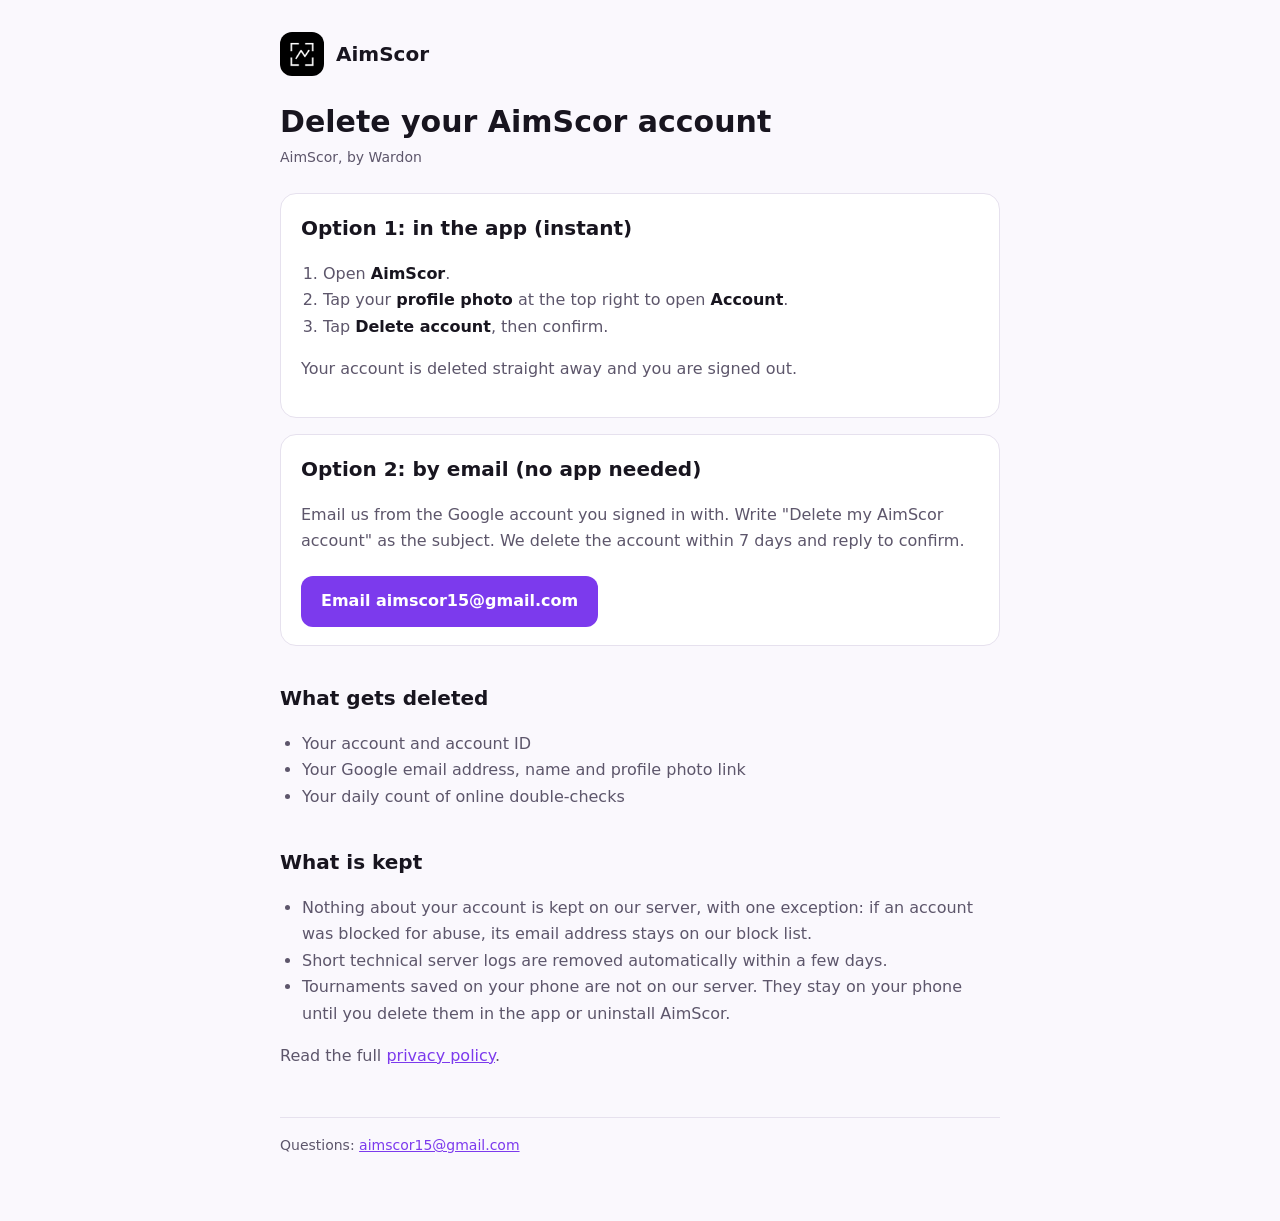
==== delete-account.html @ cb93f1a9 "Privacy policy, account deletion and home pages Co-Authored-By: Claude Opus 5.5 <noreply@anthropic.c" ====
<!doctype html>
<html lang="en"><head><meta charset="utf-8"><meta name="viewport" content="width=device-width,initial-scale=1">
<title>Delete AimScor Account</title><meta name="description" content="How to delete your AimScor account and data.">
<link rel="icon" href="icon.png"><link rel="stylesheet" href="style.css"></head>
<body><main>
<header><img src="icon.png" alt=""><a href="./">AimScor</a></header>
<h1>Delete your AimScor account</h1>
<p class="meta">AimScor, by Wardon</p>

<div class="card">
<h2 style="margin-top:0">Option 1: in the app (instant)</h2>
<ol>
<li>Open <strong>AimScor</strong>.</li>
<li>Tap your <strong>profile photo</strong> at the top right to open <strong>Account</strong>.</li>
<li>Tap <strong>Delete account</strong>, then confirm.</li>
</ol>
<p>Your account is deleted straight away and you are signed out.</p>
</div>

<div class="card">
<h2 style="margin-top:0">Option 2: by email (no app needed)</h2>
<p>Email us from the Google account you signed in with. Write "Delete my AimScor account" as the subject. We delete the account within 7 days and reply to confirm.</p>
<a class="btn" href="mailto:aimscor15@gmail.com?subject=Delete%20my%20AimScor%20account&body=Please%20delete%20my%20AimScor%20account%20and%20its%20data.">Email aimscor15@gmail.com</a>
</div>

<h2>What gets deleted</h2>
<ul>
<li>Your account and account ID</li>
<li>Your Google email address, name and profile photo link</li>
<li>Your daily count of online double-checks</li>
</ul>

<h2>What is kept</h2>
<ul>
<li>Nothing about your account is kept on our server, with one exception: if an account was blocked for abuse, its email address stays on our block list.</li>
<li>Short technical server logs are removed automatically within a few days.</li>
<li>Tournaments saved on your phone are not on our server. They stay on your phone until you delete them in the app or uninstall AimScor.</li>
</ul>

<p>Read the full <a href="privacy.html">privacy policy</a>.</p>
<footer>Questions: <a href="mailto:aimscor15@gmail.com">aimscor15@gmail.com</a></footer>
</main></body></html>
---- style.css ----
:root{--bg:#0b0a10;--card:#15131c;--text:#f4f1fa;--muted:#aaa3bb;--line:#2a2633;--accent:#b57bff;--btn:#a855f7}
@media (prefers-color-scheme:light){:root{--bg:#faf8fd;--card:#fff;--text:#18151f;--muted:#5d566b;--line:#e6e1ee;--accent:#7c3aed;--btn:#7c3aed}}
*{box-sizing:border-box}
body{margin:0;background:var(--bg);color:var(--text);font:16px/1.65 system-ui,-apple-system,"Segoe UI",Roboto,sans-serif}
main{max-width:760px;margin:0 auto;padding:32px 20px 64px}
header{display:flex;align-items:center;gap:12px;margin-bottom:28px}
header img{width:44px;height:44px;border-radius:12px}
header a{color:var(--text);text-decoration:none;font-weight:700;font-size:20px}
h1{font-size:30px;line-height:1.2;margin:0 0 6px}
h2{font-size:20px;margin:36px 0 8px}
p,li{color:var(--muted)}
strong{color:var(--text)}
a{color:var(--accent)}
ul,ol{padding-left:22px}
.meta{font-size:14px;margin:0 0 24px}
.card{background:var(--card);border:1px solid var(--line);border-radius:16px;padding:18px 20px;margin:16px 0}
.btn{display:inline-block;background:var(--btn);color:#fff;text-decoration:none;font-weight:600;padding:12px 20px;border-radius:12px;margin-top:6px}
table{width:100%;border-collapse:collapse;font-size:15px}
th,td{text-align:left;vertical-align:top;padding:10px 8px;border-bottom:1px solid var(--line);color:var(--muted)}
th{color:var(--text)}
footer{margin-top:48px;font-size:14px;color:var(--muted);border-top:1px solid var(--line);padding-top:16px}
nav a{margin-right:16px}
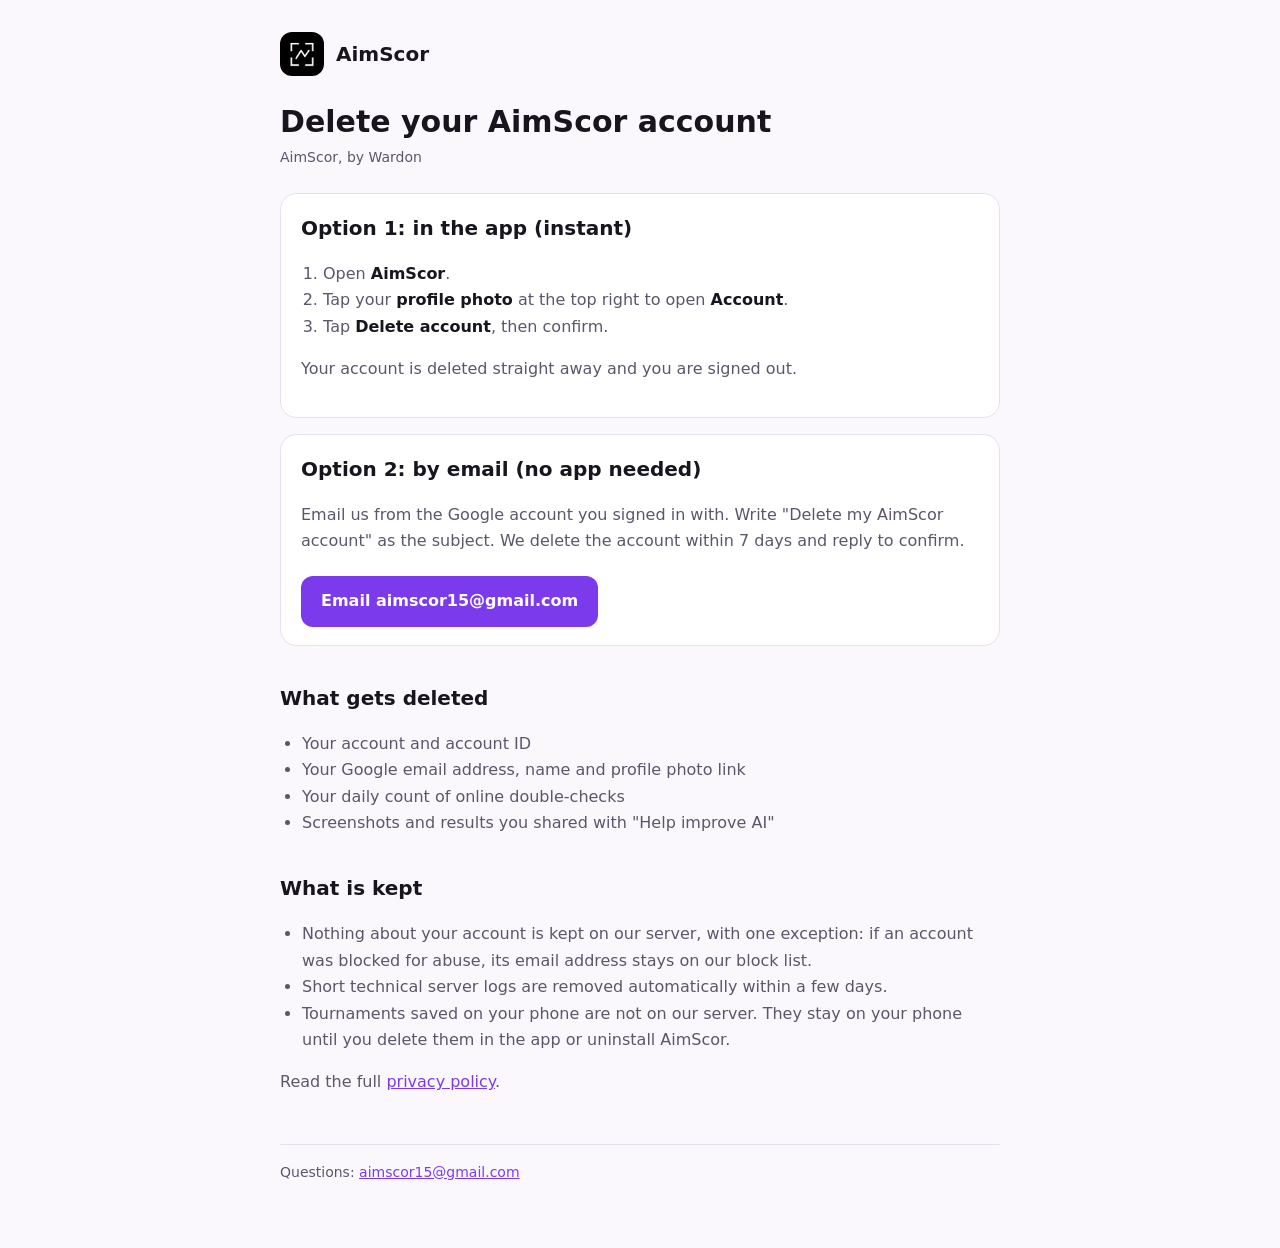
==== commit 10350389: "Privacy policy and account deletion: Help improve AI (optional training screenshots) Co-Authored-By:" ====
--- a/delete-account.html
+++ b/delete-account.html
@@ -28,6 +28,7 @@
 <li>Your account and account ID</li>
 <li>Your Google email address, name and profile photo link</li>
 <li>Your daily count of online double-checks</li>
+<li>Screenshots and results you shared with "Help improve AI"</li>
 </ul>
 
 <h2>What is kept</h2>
